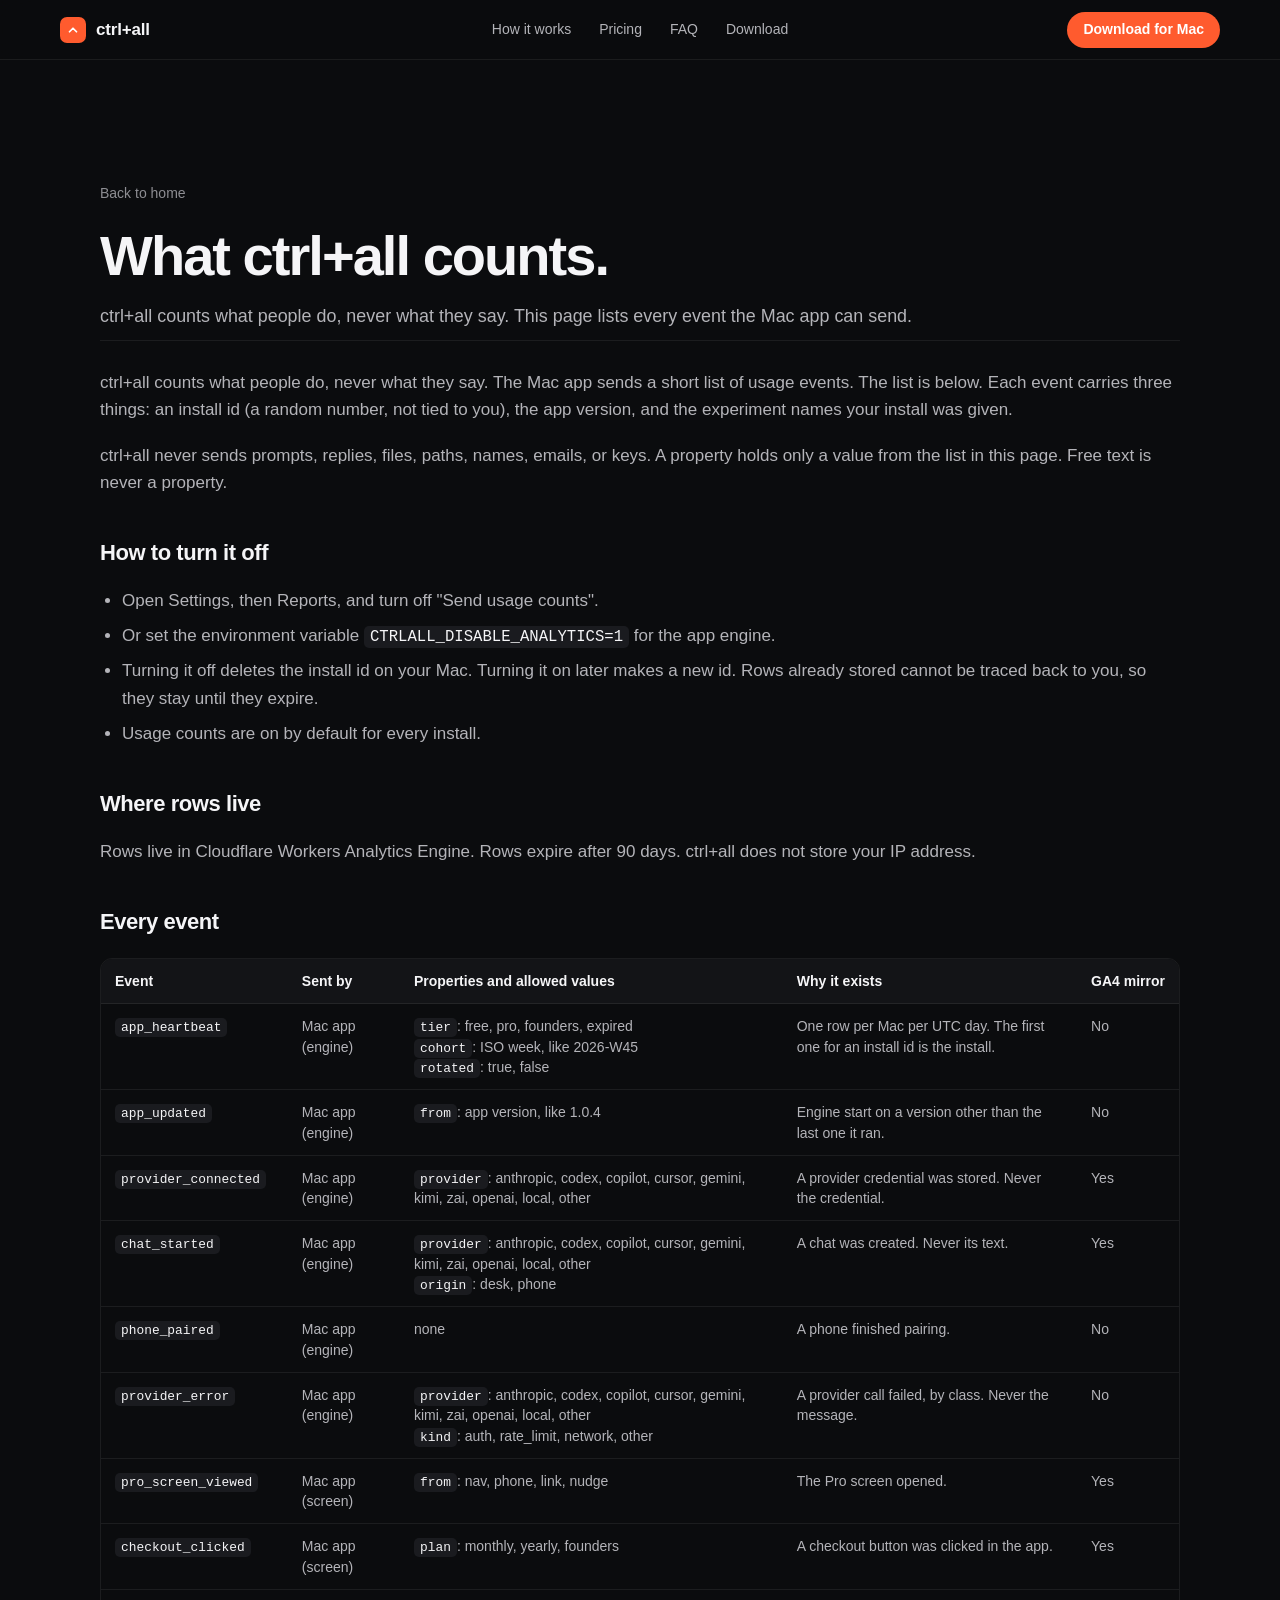
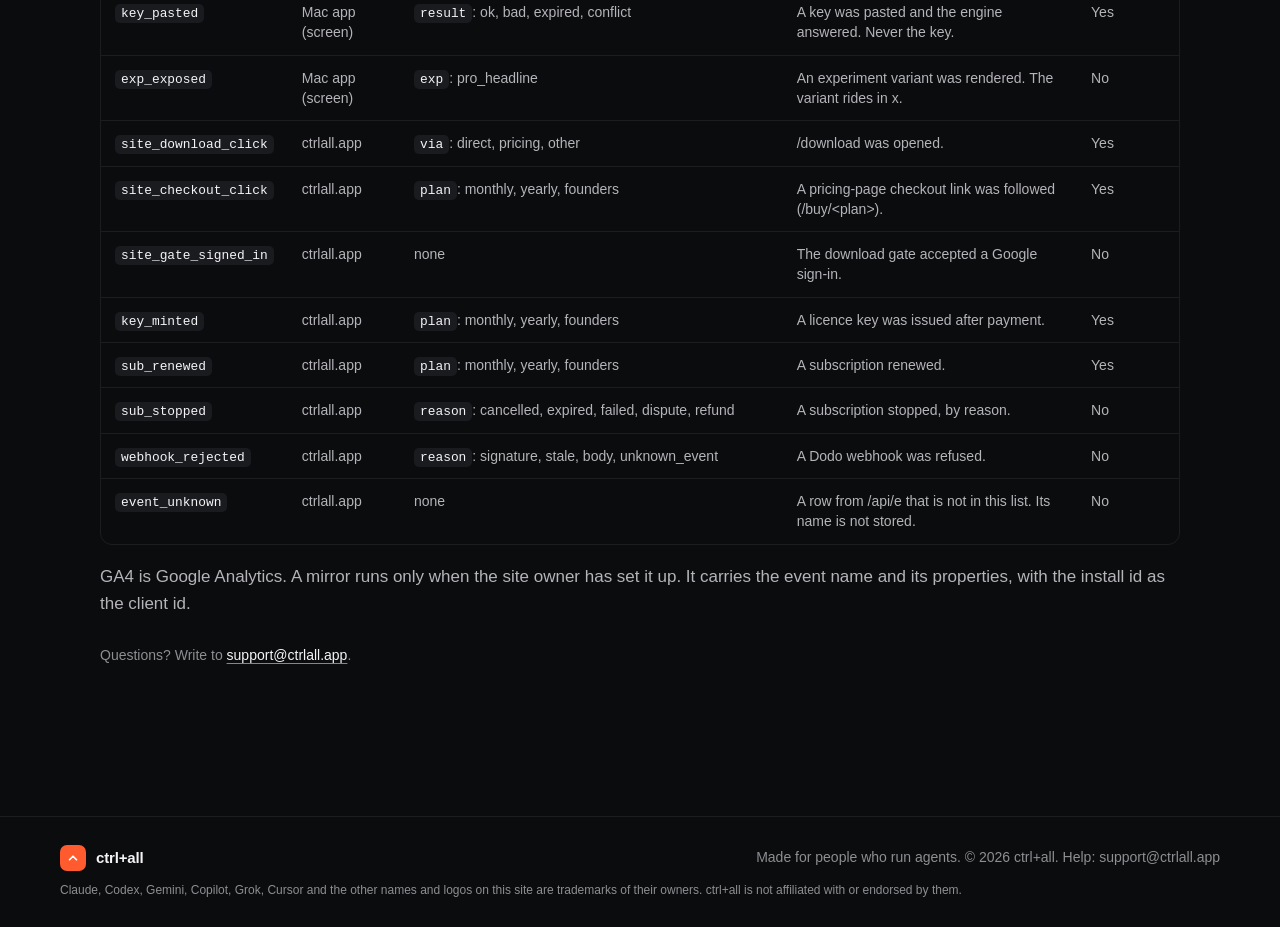
==== analytics.html @ 45827b73 "site: 2026-11-06T22:46Z from ctrlall@386573c3" ====
<!doctype html>
<html lang="en">
<head>
<meta charset="utf-8">
<meta name="viewport" content="width=device-width, initial-scale=1, viewport-fit=cover">
<title>What ctrl+all counts</title>
<meta name="description" content="Every usage event the ctrl+all Mac app can send, what each property may hold, and how to turn it off.">
<meta property="og:title" content="What ctrl+all counts">
<meta property="og:description" content="Every usage event the ctrl+all Mac app can send, what each property may hold, and how to turn it off.">
<meta property="og:type" content="website">
<meta name="theme-color" content="#0b0c0e">
<meta name="color-scheme" content="dark">
<link rel="canonical" href="https://ctrlall.app/analytics">
<link rel="icon" href="data:image/svg+xml,%3Csvg xmlns='http://www.w3.org/2000/svg' viewBox='0 0 64 64'%3E%3Crect width='64' height='64' rx='16' fill='%23ff5b2e'/%3E%3Cpath d='M18 38 32 24l14 14' fill='none' stroke='%23fff' stroke-width='7' stroke-linecap='round' stroke-linejoin='round'/%3E%3C/svg%3E">
<style>
/* The same tokens as index.html, and only the rules this one page needs. */
:root{
  --bg:#0b0c0e; --bg-2:#131417; --bg-3:#1a1b1f; --ink:#f5f5f7; --ink-2:#b4b4b9; --ink-3:#8e8e93;
  --line:rgba(255,255,255,.12); --line-2:rgba(255,255,255,.07);
  --brand:#ff5b2e; --brand-deep:#e0431a;
  --r-pill:999px; --nav-h:60px; --w:1160px; --ease:cubic-bezier(.16,1,.3,1);
  --mono:"SF Mono",ui-monospace,Menlo,monospace;
  color-scheme:dark;
}
*{box-sizing:border-box}
html{-webkit-text-size-adjust:100%}
body{margin:0;background:var(--bg);color:var(--ink);
  font-family:-apple-system,BlinkMacSystemFont,"SF Pro Display","SF Pro Text","Segoe UI",Roboto,Helvetica,Arial,sans-serif;
  font-size:17px;line-height:1.5;-webkit-font-smoothing:antialiased;text-rendering:optimizeLegibility;overflow-x:clip}
a{color:inherit;text-decoration:none}
h1,p{margin:0}
.wrap{width:min(var(--w),100% - 40px);margin-inline:auto}
/* nav */
.nav{position:sticky;top:0;z-index:10;height:var(--nav-h);background:color-mix(in srgb,var(--bg) 78%,transparent);
  -webkit-backdrop-filter:saturate(160%) blur(18px);backdrop-filter:saturate(160%) blur(18px);border-bottom:1px solid var(--line-2)}
.nav .wrap{height:100%;display:grid;grid-template-columns:1fr auto 1fr;align-items:center}
.brand{display:flex;align-items:center;gap:10px;font-weight:600;font-size:17px;letter-spacing:-.01em}
.mark{width:26px;height:26px;border-radius:7px;background:var(--brand);display:grid;place-items:center;flex:none}
.mark svg{width:14px;height:14px}
.nav-links{display:flex;gap:28px;font-size:14px;font-weight:500;color:var(--ink-2);justify-self:center}
.nav-links a{transition:color .2s}
.nav-links a:hover{color:var(--ink)}
.nav-cta{justify-self:end}
.nav-cta .btn{height:36px;padding:0 16px;font-size:14px}
/* buttons: pills, as on the home page */
.btn{display:inline-flex;align-items:center;justify-content:center;gap:8px;height:50px;padding:0 24px;border:0;border-radius:var(--r-pill);
  background:var(--ink);color:var(--bg);font:inherit;font-size:16px;font-weight:600;cursor:pointer;white-space:nowrap;
  transition:transform .2s var(--ease),background .2s,color .2s}
.btn:hover{background:#fff;transform:translateY(-1px)}
.btn:active{transform:translateY(1px) scale(.98)}
.btn-dl{background:var(--brand);color:#fff}
.btn-dl:hover{background:var(--brand-deep);color:#fff}
a:focus-visible{outline:2px solid var(--brand);outline-offset:3px}
/* the document */
.doc{padding:clamp(72px,10vw,120px) 0 clamp(96px,12vw,150px)}
.doc .wrap{max-width:720px}
.crumb{display:inline-block;margin-bottom:22px;font-size:14px;font-weight:500;color:var(--ink-3);transition:color .2s}
.crumb:hover{color:var(--ink)}
.h1{font-size:clamp(34px,4.6vw,56px);line-height:1.06;letter-spacing:-.035em;font-weight:600;text-wrap:balance}
.lede{margin-top:18px;font-size:clamp(17px,1.4vw,20px);line-height:1.5;color:var(--ink-2);text-wrap:pretty}
.doc .body p{margin-top:18px;font-size:17px;line-height:1.6;color:var(--ink-2);text-wrap:pretty}
.doc .body p b{color:var(--ink);font-weight:600}
.doc code{font:500 .92em var(--mono);color:var(--ink);background:var(--bg-3);padding:2px 6px;border-radius:5px;white-space:nowrap}
.doc .body{margin-top:10px;padding-top:10px;border-top:1px solid var(--line-2)}
.doc .btn{margin-top:32px}
.fine{margin-top:28px;font-size:14px;line-height:1.5;color:var(--ink-3)}
.fine a,.doc .body a{color:var(--ink);text-decoration:underline;text-decoration-color:var(--brand);text-decoration-thickness:1px;text-underline-offset:3px;transition:color .2s}
.fine a:hover,.doc .body a:hover{color:var(--brand)}
/* footer */
footer{border-top:1px solid var(--line-2);padding:28px 0 calc(28px + env(safe-area-inset-bottom));background:var(--bg)}
footer .wrap{display:flex;align-items:center;justify-content:space-between;font-size:14px;color:var(--ink-3);flex-wrap:wrap;row-gap:10px}
footer .brand{font-size:15px;color:var(--ink)}
footer .tm{flex-basis:100%;font-size:12px;line-height:1.5}
footer a:hover{color:var(--ink)}
@media (max-width:640px){
  .nav .wrap{grid-template-columns:auto 1fr}
  .nav-links{display:none}
  .doc{padding-top:56px}
  .doc .btn{width:100%}
  .fine a{display:inline-block;padding:10px 0;margin:-10px 0}
  footer .wrap{flex-direction:column;gap:12px;align-items:flex-start}
}

.doc .wrap.wide{max-width:1080px}
.doc ul{margin:18px 0 0;padding-left:22px;color:var(--ink-2);line-height:1.6}
.doc ul li{margin-top:8px}
.doc h2{margin:40px 0 0;font-size:22px;letter-spacing:-.02em;font-weight:600}
.tbl{margin-top:20px;overflow-x:auto;border:1px solid var(--line-2);border-radius:12px}
table{border-collapse:collapse;width:100%;font-size:14px;line-height:1.45}
th,td{text-align:left;vertical-align:top;padding:12px 14px;border-bottom:1px solid var(--line-2);color:var(--ink-2)}
th{color:var(--ink);font-weight:600;background:var(--bg-2);white-space:nowrap}
tr:last-child td{border-bottom:0}
td code{white-space:normal}
</style>
</head>
<body>
<!-- Generated by scripts/analytics/render-list.mjs from docs/analytics/events.v1.json. Do not edit by hand. -->

<header class="nav">
  <nav class="wrap" aria-label="Main">
    <a class="brand" href="/" aria-label="ctrl+all home">
      <span class="mark" aria-hidden="true"><svg viewBox="0 0 64 64" fill="none"><path d="M16 40 32 24l16 16" stroke="#fff" stroke-width="8" stroke-linecap="round" stroke-linejoin="round"/></svg></span>
      ctrl+all
    </a>
    <div class="nav-links"><a href="/#how">How it works</a><a href="/#pricing">Pricing</a><a href="/#faq">FAQ</a><a href="/#download">Download</a></div>
    <div class="nav-cta"><a class="btn btn-dl" href="https://ctrlall.app/download">Download for Mac</a></div>
  </nav>
</header>

<main id="top">
<section class="doc" aria-labelledby="an-h">
  <div class="wrap wide">
    <a class="crumb" href="/">Back to home</a>
    <h1 class="h1" id="an-h">What ctrl+all counts.</h1>
    <p class="lede">ctrl+all counts what people do, never what they say. This page lists every event the Mac app can send.</p>
    <div class="body">
      <p>ctrl+all counts what people do, never what they say. The Mac app sends a short list of usage events. The list is below. Each event carries three things: an install id (a random number, not tied to you), the app version, and the experiment names your install was given.</p>
      <p>ctrl+all never sends prompts, replies, files, paths, names, emails, or keys. A property holds only a value from the list in this page. Free text is never a property.</p>
      <h2>How to turn it off</h2>
      <ul>
        <li>Open Settings, then Reports, and turn off &quot;Send usage counts&quot;.</li>
        <li>Or set the environment variable <code>CTRLALL_DISABLE_ANALYTICS=1</code> for the app engine.</li>
        <li>Turning it off deletes the install id on your Mac. Turning it on later makes a new id. Rows already stored cannot be traced back to you, so they stay until they expire.</li>
        <li>Usage counts are on by default for every install.</li>
      </ul>
      <h2>Where rows live</h2>
      <p>Rows live in Cloudflare Workers Analytics Engine. Rows expire after 90 days. ctrl+all does not store your IP address.</p>
      <h2>Every event</h2>
      <div class="tbl"><table>
<thead><tr><th>Event</th><th>Sent by</th><th>Properties and allowed values</th><th>Why it exists</th><th>GA4 mirror</th></tr></thead>
<tbody>
<tr><td><code>app_heartbeat</code></td><td>Mac app (engine)</td><td><code>tier</code>: free, pro, founders, expired<br><code>cohort</code>: ISO week, like 2026-W45<br><code>rotated</code>: true, false</td><td>One row per Mac per UTC day. The first one for an install id is the install.</td><td>No</td></tr>
<tr><td><code>app_updated</code></td><td>Mac app (engine)</td><td><code>from</code>: app version, like 1.0.4</td><td>Engine start on a version other than the last one it ran.</td><td>No</td></tr>
<tr><td><code>provider_connected</code></td><td>Mac app (engine)</td><td><code>provider</code>: anthropic, codex, copilot, cursor, gemini, kimi, zai, openai, local, other</td><td>A provider credential was stored. Never the credential.</td><td>Yes</td></tr>
<tr><td><code>chat_started</code></td><td>Mac app (engine)</td><td><code>provider</code>: anthropic, codex, copilot, cursor, gemini, kimi, zai, openai, local, other<br><code>origin</code>: desk, phone</td><td>A chat was created. Never its text.</td><td>Yes</td></tr>
<tr><td><code>phone_paired</code></td><td>Mac app (engine)</td><td>none</td><td>A phone finished pairing.</td><td>No</td></tr>
<tr><td><code>provider_error</code></td><td>Mac app (engine)</td><td><code>provider</code>: anthropic, codex, copilot, cursor, gemini, kimi, zai, openai, local, other<br><code>kind</code>: auth, rate_limit, network, other</td><td>A provider call failed, by class. Never the message.</td><td>No</td></tr>
<tr><td><code>pro_screen_viewed</code></td><td>Mac app (screen)</td><td><code>from</code>: nav, phone, link, nudge</td><td>The Pro screen opened.</td><td>Yes</td></tr>
<tr><td><code>checkout_clicked</code></td><td>Mac app (screen)</td><td><code>plan</code>: monthly, yearly, founders</td><td>A checkout button was clicked in the app.</td><td>Yes</td></tr>
<tr><td><code>key_pasted</code></td><td>Mac app (screen)</td><td><code>result</code>: ok, bad, expired, conflict</td><td>A key was pasted and the engine answered. Never the key.</td><td>Yes</td></tr>
<tr><td><code>exp_exposed</code></td><td>Mac app (screen)</td><td><code>exp</code>: pro_headline</td><td>An experiment variant was rendered. The variant rides in x.</td><td>No</td></tr>
<tr><td><code>site_download_click</code></td><td>ctrlall.app</td><td><code>via</code>: direct, pricing, other</td><td>/download was opened.</td><td>Yes</td></tr>
<tr><td><code>site_checkout_click</code></td><td>ctrlall.app</td><td><code>plan</code>: monthly, yearly, founders</td><td>A pricing-page checkout link was followed (/buy/&lt;plan&gt;).</td><td>Yes</td></tr>
<tr><td><code>site_gate_signed_in</code></td><td>ctrlall.app</td><td>none</td><td>The download gate accepted a Google sign-in.</td><td>No</td></tr>
<tr><td><code>key_minted</code></td><td>ctrlall.app</td><td><code>plan</code>: monthly, yearly, founders</td><td>A licence key was issued after payment.</td><td>Yes</td></tr>
<tr><td><code>sub_renewed</code></td><td>ctrlall.app</td><td><code>plan</code>: monthly, yearly, founders</td><td>A subscription renewed.</td><td>Yes</td></tr>
<tr><td><code>sub_stopped</code></td><td>ctrlall.app</td><td><code>reason</code>: cancelled, expired, failed, dispute, refund</td><td>A subscription stopped, by reason.</td><td>No</td></tr>
<tr><td><code>webhook_rejected</code></td><td>ctrlall.app</td><td><code>reason</code>: signature, stale, body, unknown_event</td><td>A Dodo webhook was refused.</td><td>No</td></tr>
<tr><td><code>event_unknown</code></td><td>ctrlall.app</td><td>none</td><td>A row from /api/e that is not in this list. Its name is not stored.</td><td>No</td></tr>
</tbody>
</table></div>
      <p>GA4 is Google Analytics. A mirror runs only when the site owner has set it up. It carries the event name and its properties, with the install id as the client id.</p>
    </div>
    <p class="fine">Questions? Write to <a href="mailto:support@ctrlall.app">support@ctrlall.app</a>.</p>
  </div>
</section>
</main>

<footer>
  <div class="wrap">
    <a class="brand" href="/"><span class="mark" aria-hidden="true"><svg viewBox="0 0 64 64" fill="none"><path d="M16 40 32 24l16 16" stroke="#fff" stroke-width="8" stroke-linecap="round" stroke-linejoin="round"/></svg></span>ctrl+all</a>
    <span>Made for people who run agents. &copy; 2026 ctrl+all. Help: <a href="mailto:support@ctrlall.app">support@ctrlall.app</a></span>
    <span class="tm">Claude, Codex, Gemini, Copilot, Grok, Cursor and the other names and logos on this site are trademarks of their owners. ctrl+all is not affiliated with or endorsed by them.</span>
  </div>
</footer>

</body>
</html>
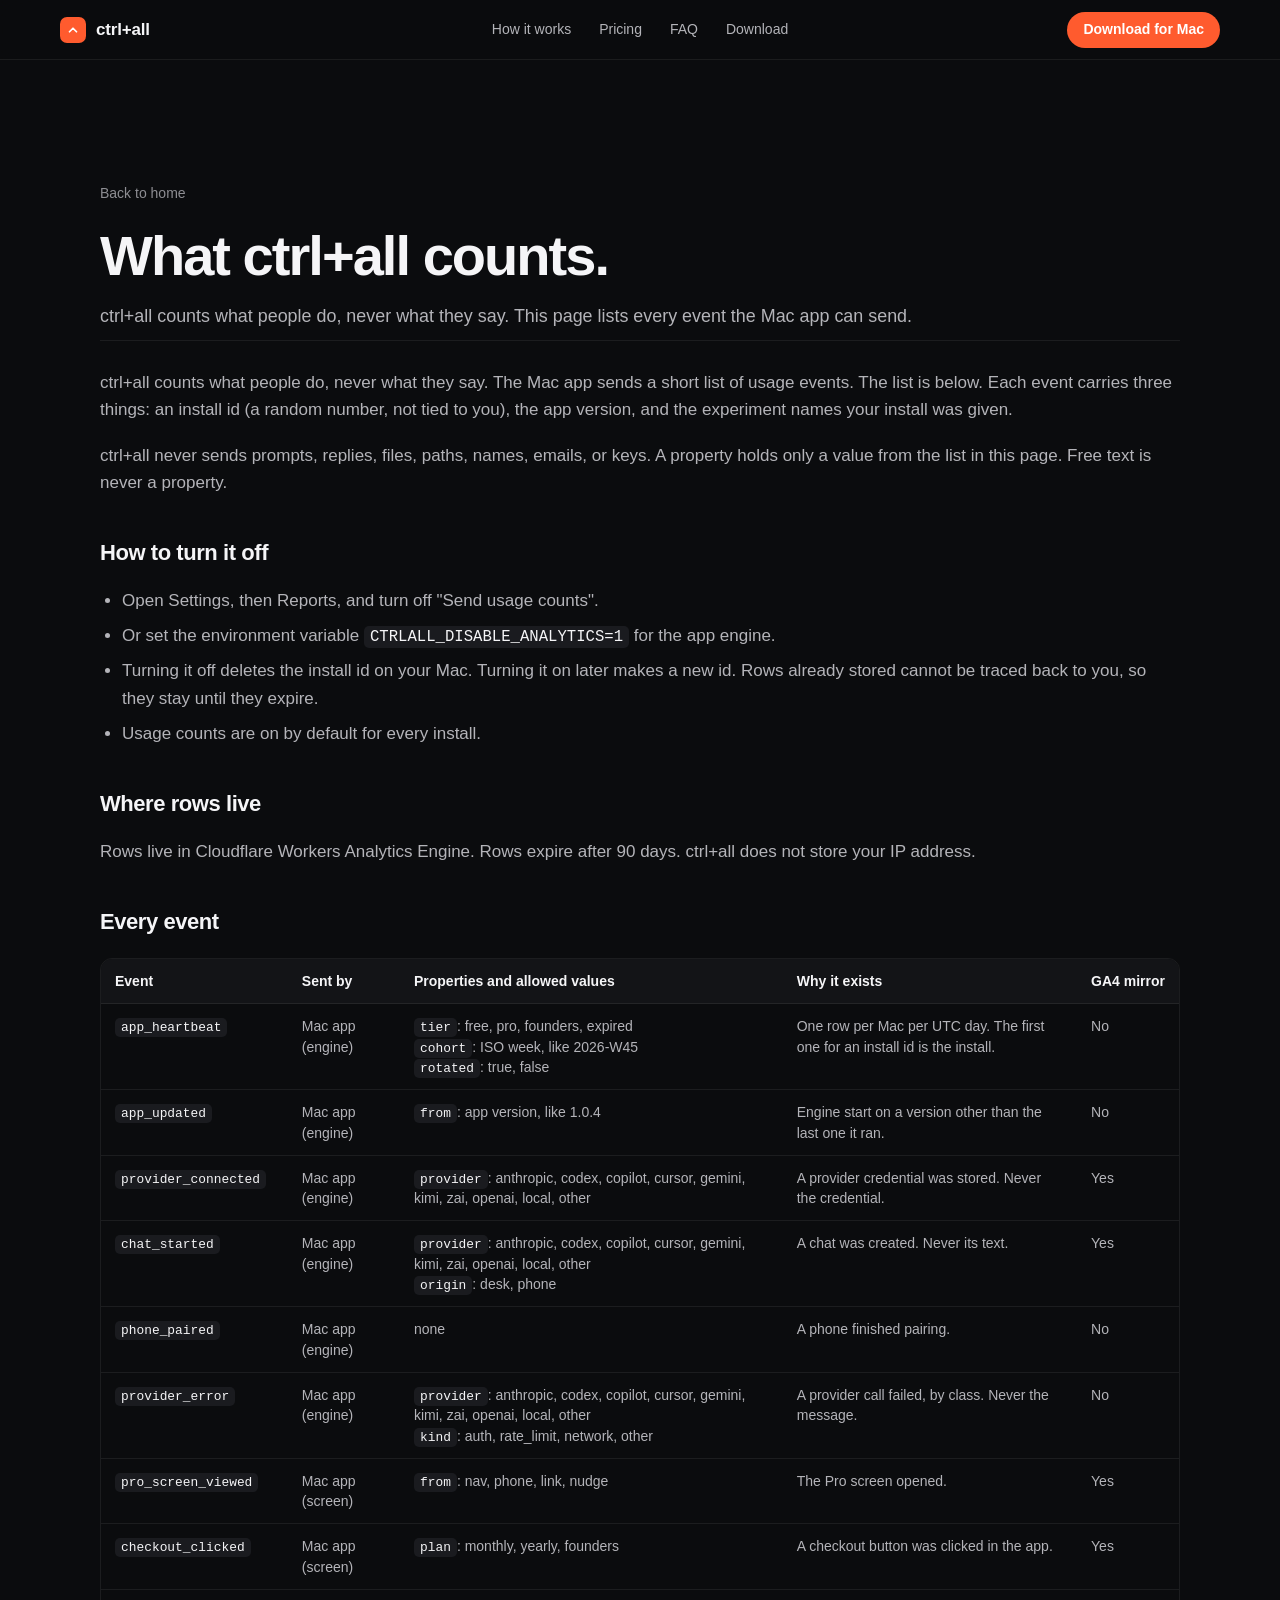
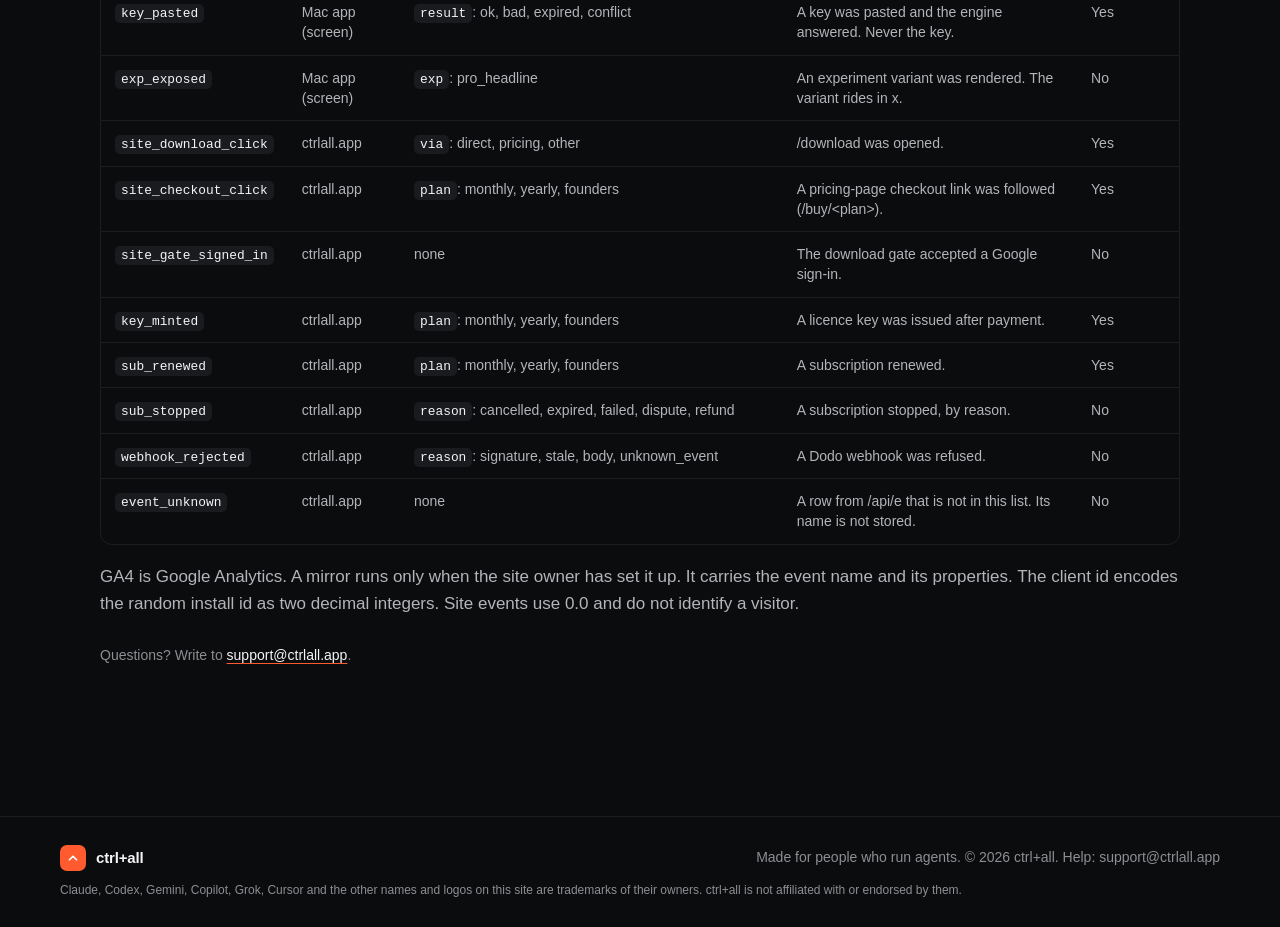
==== commit b06dc458: "Refresh app features, pricing copy, and search metadata" ====
--- a/analytics.html
+++ b/analytics.html
@@ -8,6 +8,8 @@
 <meta property="og:title" content="What ctrl+all counts">
 <meta property="og:description" content="Every usage event the ctrl+all Mac app can send, what each property may hold, and how to turn it off.">
 <meta property="og:type" content="website">
+<meta property="og:url" content="https://ctrlall.app/analytics">
+<meta property="og:image" content="https://ctrlall.app/assets/og.png">
 <meta name="theme-color" content="#0b0c0e">
 <meta name="color-scheme" content="dark">
 <link rel="canonical" href="https://ctrlall.app/analytics">
@@ -62,6 +64,9 @@
 .doc .body p b{color:var(--ink);font-weight:600}
 .doc code{font:500 .92em var(--mono);color:var(--ink);background:var(--bg-3);padding:2px 6px;border-radius:5px;white-space:nowrap}
 .doc .body{margin-top:10px;padding-top:10px;border-top:1px solid var(--line-2)}
+.doc h2{margin:32px 0 12px;font-size:22px}
+.doc pre{margin:14px 0;padding:16px;overflow-x:auto;border:1px solid var(--line-2);border-radius:12px;background:var(--bg-2)}
+.doc pre code{padding:0;background:none;white-space:pre}
 .doc .btn{margin-top:32px}
 .fine{margin-top:28px;font-size:14px;line-height:1.5;color:var(--ink-3)}
 .fine a,.doc .body a{color:var(--ink);text-decoration:underline;text-decoration-color:var(--brand);text-decoration-thickness:1px;text-underline-offset:3px;transition:color .2s}
@@ -149,7 +154,7 @@
 <tr><td><code>event_unknown</code></td><td>ctrlall.app</td><td>none</td><td>A row from /api/e that is not in this list. Its name is not stored.</td><td>No</td></tr>
 </tbody>
 </table></div>
-      <p>GA4 is Google Analytics. A mirror runs only when the site owner has set it up. It carries the event name and its properties, with the install id as the client id.</p>
+      <p>GA4 is Google Analytics. A mirror runs only when the site owner has set it up. It carries the event name and its properties. The client id encodes the random install id as two decimal integers. Site events use 0.0 and do not identify a visitor.</p>
     </div>
     <p class="fine">Questions? Write to <a href="mailto:support@ctrlall.app">support@ctrlall.app</a>.</p>
   </div>
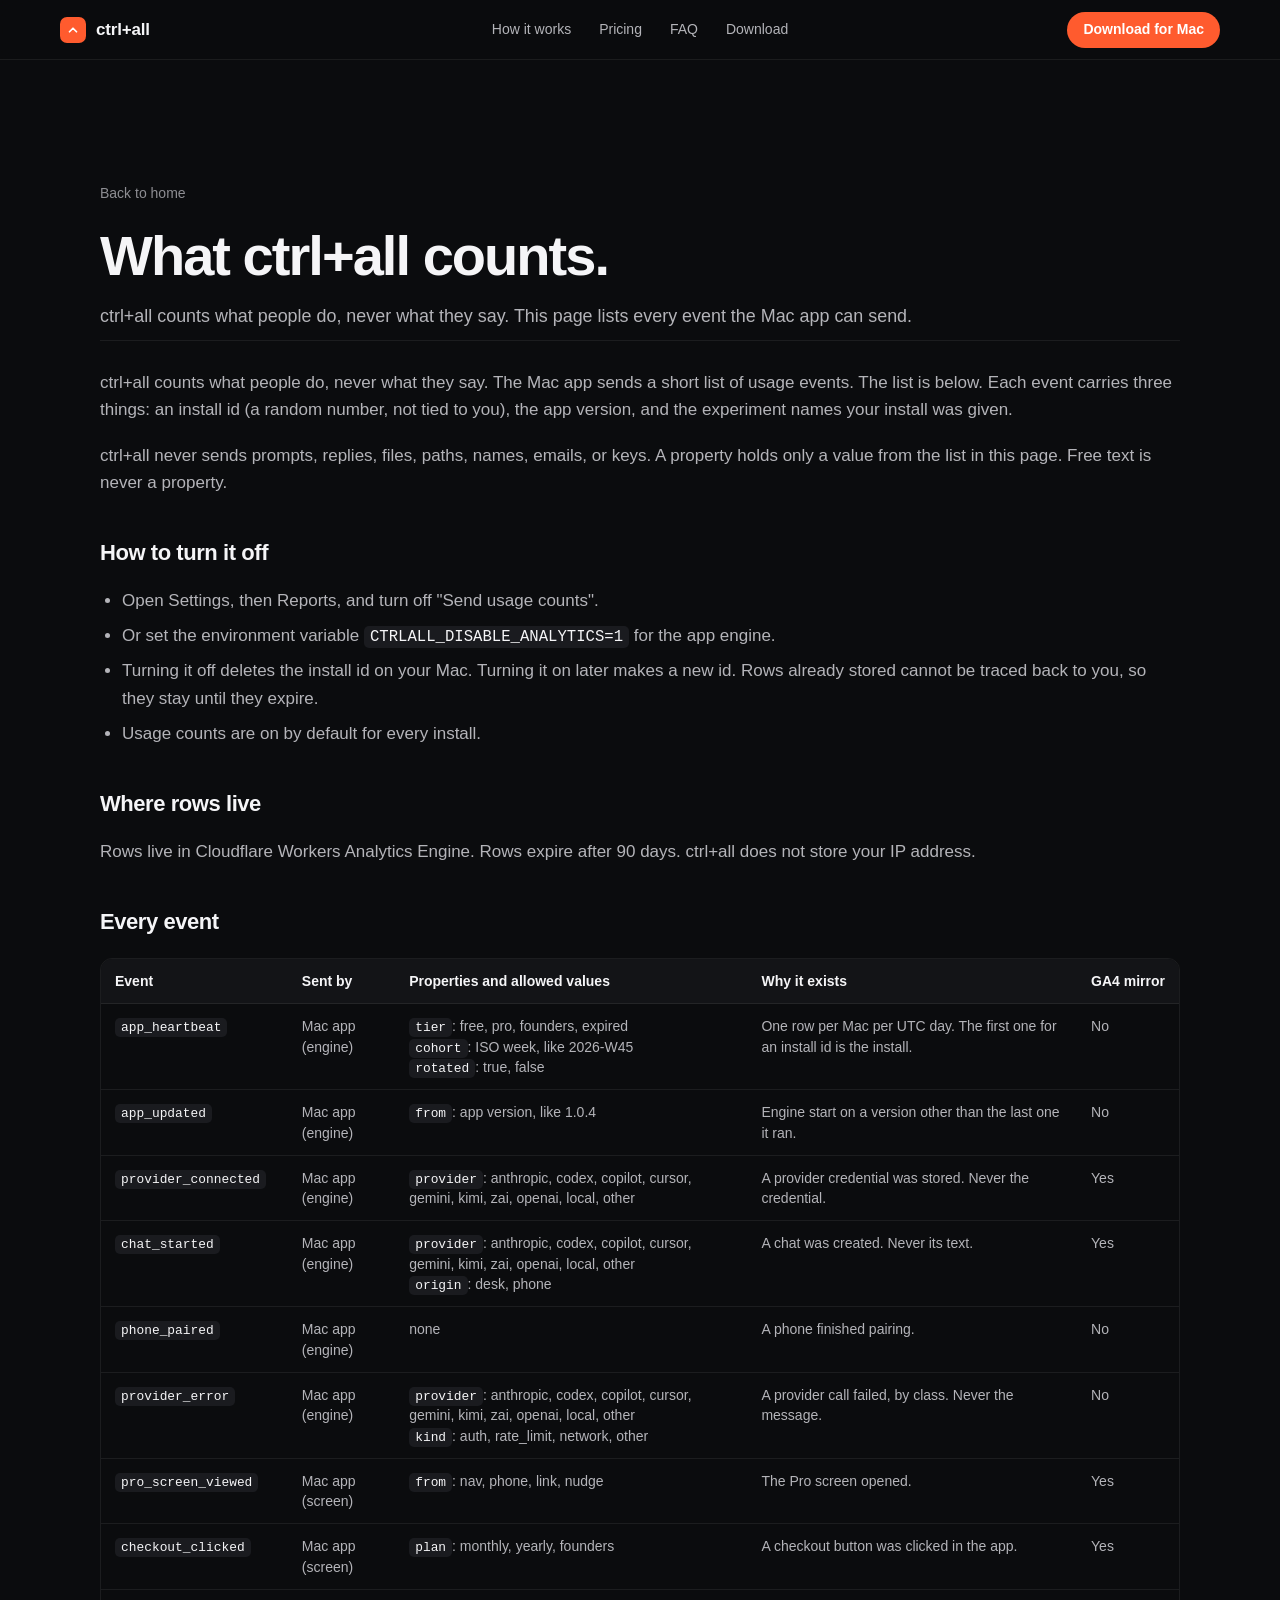
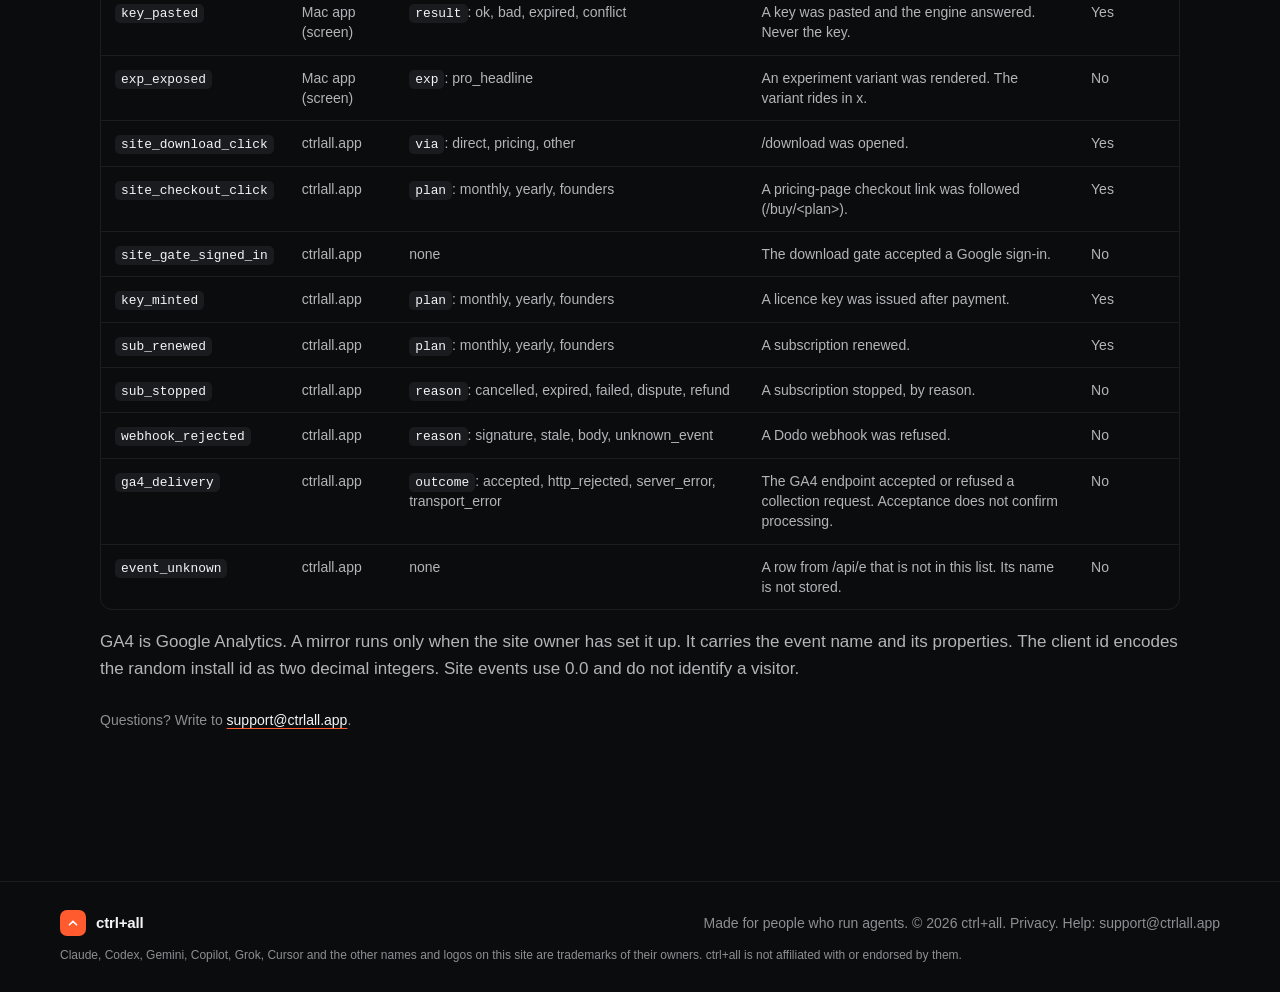
==== commit 38f75e7d: "site: 2026-11-12T12:20Z from ctrlall@b3e04cfd" ====
--- a/analytics.html
+++ b/analytics.html
@@ -1,6 +1,14 @@
 <!doctype html>
 <html lang="en">
 <head>
+<!-- Google tag (gtag.js) -->
+<script async src="https://www.googletagmanager.com/gtag/js?id=G-JXNFMTE7CQ"></script>
+<script>
+  window.dataLayer = window.dataLayer || [];
+  function gtag(){dataLayer.push(arguments);}
+  gtag('js', new Date());
+  gtag('config', 'G-JXNFMTE7CQ');
+</script>
 <meta charset="utf-8">
 <meta name="viewport" content="width=device-width, initial-scale=1, viewport-fit=cover">
 <title>What ctrl+all counts</title>
@@ -151,6 +159,7 @@
 <tr><td><code>sub_renewed</code></td><td>ctrlall.app</td><td><code>plan</code>: monthly, yearly, founders</td><td>A subscription renewed.</td><td>Yes</td></tr>
 <tr><td><code>sub_stopped</code></td><td>ctrlall.app</td><td><code>reason</code>: cancelled, expired, failed, dispute, refund</td><td>A subscription stopped, by reason.</td><td>No</td></tr>
 <tr><td><code>webhook_rejected</code></td><td>ctrlall.app</td><td><code>reason</code>: signature, stale, body, unknown_event</td><td>A Dodo webhook was refused.</td><td>No</td></tr>
+<tr><td><code>ga4_delivery</code></td><td>ctrlall.app</td><td><code>outcome</code>: accepted, http_rejected, server_error, transport_error</td><td>The GA4 endpoint accepted or refused a collection request. Acceptance does not confirm processing.</td><td>No</td></tr>
 <tr><td><code>event_unknown</code></td><td>ctrlall.app</td><td>none</td><td>A row from /api/e that is not in this list. Its name is not stored.</td><td>No</td></tr>
 </tbody>
 </table></div>
@@ -164,7 +173,7 @@
 <footer>
   <div class="wrap">
     <a class="brand" href="/"><span class="mark" aria-hidden="true"><svg viewBox="0 0 64 64" fill="none"><path d="M16 40 32 24l16 16" stroke="#fff" stroke-width="8" stroke-linecap="round" stroke-linejoin="round"/></svg></span>ctrl+all</a>
-    <span>Made for people who run agents. &copy; 2026 ctrl+all. Help: <a href="mailto:support@ctrlall.app">support@ctrlall.app</a></span>
+    <span>Made for people who run agents. &copy; 2026 ctrl+all. <a href="/privacy">Privacy</a>. Help: <a href="mailto:support@ctrlall.app">support@ctrlall.app</a></span>
     <span class="tm">Claude, Codex, Gemini, Copilot, Grok, Cursor and the other names and logos on this site are trademarks of their owners. ctrl+all is not affiliated with or endorsed by them.</span>
   </div>
 </footer>
